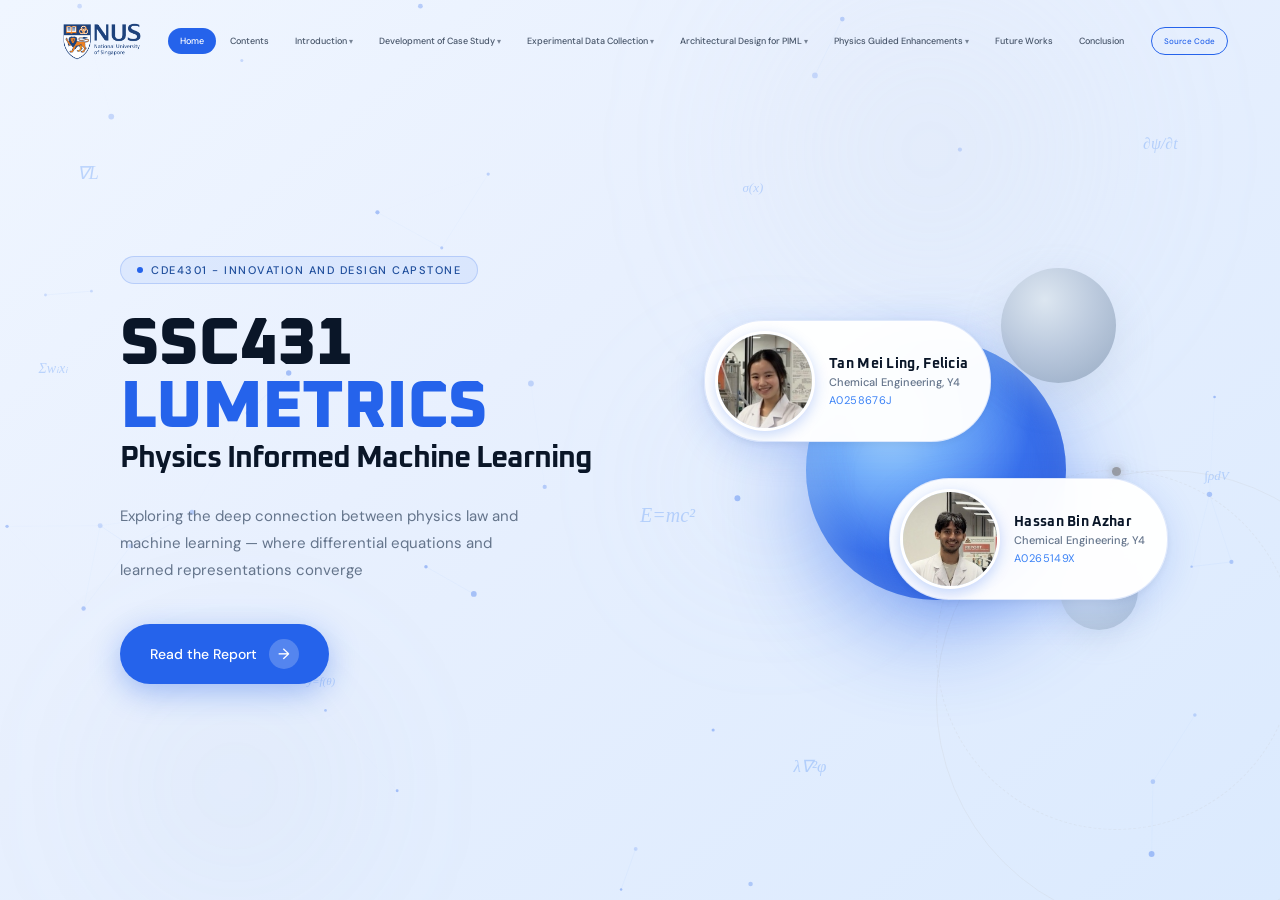
==== index.html @ 0c02caf1 "Add initial commit" ====
<!DOCTYPE html>
<html lang="en">

<head>
  <meta charset="UTF-8">
  <meta name="viewport" content="width=device-width, initial-scale=1.0">
  <title>Lumetrics | SSC431</title>
  <link rel="stylesheet" href="./assets/index.css">
  <style>
    /* ─── HERO SECTION ───────────────────────────────────────── */
    .hero {
      min-height: 100vh;
      background: linear-gradient(140deg, #f0f6ff 0%, #e8f0fe 40%, #dbeafe 100%);
      display: grid;
      grid-template-columns: 1fr 1fr;
      align-items: center;
      padding: 0 72px 0 120px;
      position: relative;
      overflow: hidden;
    }

    /* Full-hero neural network canvas */
    #nn-canvas {
      position: absolute;
      inset: 0;
      width: 100%;
      height: 100%;
      pointer-events: none;
      z-index: 1;
      opacity: 0.55;
    }

    /* Ambient blobs */
    .hero-blob {
      position: absolute;
      border-radius: 50%;
      filter: blur(80px);
      pointer-events: none;
      opacity: .5;
      z-index: 0;
    }

    .blob-1 {
      width: 500px;
      height: 500px;
      top: -100px;
      right: 100px;
      background: radial-gradient(circle, rgba(200, 210, 230, 0.35), transparent 70%);
    }

    .blob-2 {
      width: 350px;
      height: 350px;
      bottom: -60px;
      left: 60px;
      background: radial-gradient(circle, rgba(150, 170, 200, 0.2), transparent 70%);
    }

    .blob-3 {
      width: 250px;
      height: 250px;
      top: 40%;
      right: 30%;
      background: radial-gradient(circle, rgba(200, 220, 240, 0.3), transparent 70%);
    }

    /* ─── FLOATING PHYSICS SYMBOLS ───────────────────────────── */
    .phys-syms-layer {
      position: absolute;
      inset: 0;
      pointer-events: none;
      z-index: 2;
      overflow: hidden;
    }

    .phys-sym {
      position: absolute;
      font-family: 'Georgia', serif;
      font-style: italic;
      font-size: 15px;
      color: var(--blue-400);
      opacity: 0.28;
      pointer-events: none;
      user-select: none;
      animation: symFloat var(--dur, 8s) ease-in-out infinite;
      animation-delay: var(--delay, 0s);
    }

    /*
     * 8 symbols spread across distinct screen zones to avoid clustering.
     * Grid logic: 4 horizontal bands (far-left / left-mid / right-mid / far-right)
     * × 4 vertical bands (top / upper-mid / lower-mid / bottom).
     * Each symbol occupies a unique cell.
     *
     *  Zone map:
     *   ①  top,      far-left     →   ∇L
     *   ②  top,      right-mid    →   σ(x)
     *   ③  top,      far-right    →   ∂ψ/∂t
     *   ④  upper-mid, far-left    →   Σwᵢxᵢ
     *   ⑤  lower-mid, left-mid   →   E=mc²
     *   ⑥  lower-mid, far-right  →   ∫ρdV
     *   ⑦  bottom,   left-mid    →   ŷ=f(θ)
     *   ⑧  bottom,   right-mid   →   λ∇²φ
     */
    .phys-sym:nth-child(1) {
      top: 18%;
      left: 6%;
      --dur: 9s;
      --delay: 0s;
      font-size: 18px;
    }

    .phys-sym:nth-child(2) {
      top: 20%;
      left: 58%;
      --dur: 11s;
      --delay: -3s;
      font-size: 13px;
    }

    .phys-sym:nth-child(3) {
      top: 15%;
      right: 8%;
      --dur: 13s;
      --delay: -1.5s;
      font-size: 16px;
    }

    .phys-sym:nth-child(4) {
      top: 40%;
      left: 3%;
      --dur: 10s;
      --delay: -5s;
      font-size: 14px;
    }

    .phys-sym:nth-child(5) {
      top: 56%;
      left: 50%;
      --dur: 8.5s;
      --delay: -2s;
      font-size: 20px;
    }

    .phys-sym:nth-child(6) {
      top: 52%;
      right: 4%;
      --dur: 12s;
      --delay: -4s;
      font-size: 13px;
    }

    .phys-sym:nth-child(7) {
      top: 75%;
      left: 24%;
      --dur: 14s;
      --delay: -6s;
      font-size: 11px;
    }

    .phys-sym:nth-child(8) {
      top: 84%;
      left: 62%;
      --dur: 9.5s;
      --delay: -1.5s;
      font-size: 17px;
    }

    @keyframes symFloat {

      0%,
      100% {
        transform: translateY(0) rotate(0deg);
        opacity: .28;
      }

      33% {
        transform: translateY(-14px) rotate(2deg);
        opacity: .42;
      }

      66% {
        transform: translateY(8px) rotate(-2deg);
        opacity: .20;
      }
    }

    /* ─── LEFT COLUMN ────────────────────────────────────────── */
    .hero-content {
      z-index: 2;
      padding: 120px 0 80px;
      max-width: 520px;
      margin: 0 auto 0 0;
    }

    .hero-badge {
      display: inline-flex;
      align-items: center;
      gap: 8px;
      padding: 6px 16px;
      border-radius: 50px;
      background: rgba(37, 99, 235, 0.08);
      border: 1px solid rgba(37, 99, 235, 0.2);
      font-family: var(--font-body);
      font-size: 11px;
      font-weight: 500;
      color: var(--blue-600);
      letter-spacing: 1.5px;
      text-transform: uppercase;
      margin-bottom: 30px;
      animation: fadeUp .5s ease both;
    }

    .badge-dot {
      width: 6px;
      height: 6px;
      border-radius: 50%;
      background: var(--blue-500);
      animation: pulse-dot 2s infinite;
    }

    /* Hero title — Oxanium for a sharp, technical feel */
    h1.hero-title {
      font-family: var(--font-display);
      font-size: clamp(52px, 5.2vw, 78px);
      font-weight: 800;
      line-height: .94;
      letter-spacing: -1px;
      color: var(--blue-900);
      animation: fadeUp .6s .08s ease both;
    }

    h1.hero-title .highlight {
      color: var(--blue-500);
      font-style: normal;
    }

    h3.hero-subheading {
      font-family: var(--font-display);
      font-size: clamp(18px, 5.2vw, 30px);
      letter-spacing: -1px;
      color: var(--blue-900);
      animation: fadeUp .6s .08s ease both;
    }

    .hero-desc {
      margin-top: 26px;
      font-family: var(--font-body);
      font-size: 15px;
      line-height: 1.8;
      color: var(--gray-500);
      max-width: 420px;
      animation: fadeUp .6s .16s ease both;
    }

    .hero-actions {
      display: flex;
      align-items: center;
      gap: 18px;
      margin-top: 40px;
      animation: fadeUp .6s .24s ease both;
    }

    .btn-primary {
      display: inline-flex;
      align-items: center;
      gap: 12px;
      padding: 15px 30px;
      border-radius: 50px;
      background: var(--blue-500);
      color: var(--white);
      font-family: var(--font-body);
      font-size: 14px;
      font-weight: 500;
      border: none;
      cursor: pointer;
      box-shadow: 0 8px 30px rgba(37, 99, 235, 0.38);
      transition: all .25s;
      white-space: nowrap;
      text-decoration: none;
    }

    .btn-primary:hover {
      background: var(--blue-600);
      transform: translateY(-2px);
      box-shadow: 0 14px 40px rgba(37, 99, 235, 0.45);
    }

    .btn-arrow {
      width: 30px;
      height: 30px;
      border-radius: 50%;
      background: rgba(255, 255, 255, 0.22);
      display: flex;
      align-items: center;
      justify-content: center;
      font-size: 15px;
    }

    /* ─── RIGHT COLUMN — ORB + RINGS ─────────────────────────── */
    .hero-visual {
      z-index: 2;
      display: flex;
      justify-content: center;
      align-items: center;
      padding: 120px 0 80px;
      animation: fadeIn .9s .1s ease both;
      position: relative;
    }

    .orb-scene {
      position: relative;
      width: 460px;
      height: 460px;
    }

    .ring {
      position: absolute;
      border-radius: 50%;
      top: 50%;
      left: 50%;
    }

    /*
     * GRAY ORBIT SHADES RATIONALE:
     * — ring-1 (inner, 360px, dashed): mid-gray rgba(145,145,145,0.50)
     *   More opaque + darker so it reads clearly at the smaller radius.
     * — ring-2 (outer, 460px, solid): light-gray rgba(195,195,195,0.20)
     *   More transparent + lighter so it recedes and the inner ring has
     *   visual priority. Two distinct shades create depth without color.
     */

    .ring-1 {
      width: 360px;
      height: 360px;
      border: 1.5px dashed rgba(195, 195, 195, 0.20);
      animation: spin 22s linear infinite;
    }

    .ring-2 {
      width: 460px;
      height: 460px;
      border: 1.5px solid rgba(195, 195, 195, 0.20);
      animation: spin 36s linear infinite reverse;
    }

    .ring-dot {
      width: 9px;
      height: 9px;
      border-radius: 50%;
      background: #a0a0a0;
      position: absolute;
      top: -4.5px;
      left: 50%;
      margin-left: -4.5px;
      box-shadow: 0 0 10px rgba(160, 160, 160, 0.75), 0 0 20px rgba(160, 160, 160, 0.3);
    }

    /* Blue main orb — kept blue for contrast against gray rings */
    .orb-main {
      position: absolute;
      width: 260px;
      height: 260px;
      border-radius: 50%;
      top: 50%;
      left: 50%;
      transform: translate(-50%, -50%);
      background: radial-gradient(circle at 32% 28%,
          rgba(186, 230, 253, 0.95) 0%,
          rgba(96, 165, 250, 0.82) 25%,
          rgba(37, 99, 235, 0.88) 55%,
          rgba(29, 78, 216, 0.75) 100%);
      box-shadow:
        0 32px 90px rgba(37, 99, 235, 0.45),
        inset -18px -18px 55px rgba(29, 78, 216, 0.45),
        inset 12px 12px 30px rgba(186, 230, 253, 0.5);
      animation: floatMain 7s ease-in-out infinite;
    }

    .orb-sm {
      position: absolute;
      border-radius: 50%;
    }

    .orb-sm-1 {
      width: 115px;
      height: 115px;
      top: 28px;
      right: 50px;
      background: radial-gradient(circle at 38% 28%, rgba(220, 230, 240, 0.95), rgba(180, 195, 215, 0.82) 45%, rgba(140, 160, 185, 0.75) 85%);
      box-shadow: 0 14px 38px rgba(150, 170, 200, 0.25);
      animation: floatSm1 5s ease-in-out infinite;
    }

    .orb-sm-2 {
      width: 78px;
      height: 78px;
      bottom: 70px;
      right: 28px;
      background: radial-gradient(circle at 35% 28%, rgba(230, 238, 248, 0.98), rgba(195, 210, 228, 0.85) 45%, rgba(160, 180, 205, 0.72) 85%);
      box-shadow: 0 10px 28px rgba(150, 170, 200, 0.2);
      animation: floatSm2 6s ease-in-out infinite;
    }

    /* ─── TEAM CARDS — ENLARGED WITH COURSE NAME ─────────────── */
    .team-badge {
      position: absolute;
      inset: 0;
      pointer-events: none;
      z-index: 10;
    }

    .team-card {
      position: absolute;
      display: flex;
      align-items: center;
      gap: 14px;
      background: rgba(255, 255, 255, 0.97);
      backdrop-filter: blur(18px);
      -webkit-backdrop-filter: blur(18px);
      border: 1px solid rgba(37, 99, 235, 0.14);
      border-radius: 60px;
      padding: 10px 22px 10px 10px;
      box-shadow: 0 10px 36px rgba(37, 99, 235, 0.18), 0 2px 8px rgba(0, 0, 0, 0.06);
      pointer-events: all;
      cursor: default;
      transition: transform .22s, box-shadow .22s;
      white-space: nowrap;
    }

    .team-card:hover {
      transform: translateY(-3px) scale(1.03);
      box-shadow: 0 18px 48px rgba(37, 99, 235, 0.26);
    }

    /* Positioning */
    .team-card-1 {
      top: 200px;
      left: 40px;
      animation: fadeUp .6s .5s ease both;
    }

    .team-card-2 {
      bottom: 180px;
      right: 40px;
      animation: fadeUp .6s .65s ease both;
    }

    .team-photo {
      width: 100px;
      height: 100px;
      border-radius: 50%;
      object-fit: cover;
      object-position: center top;

      /* "top" biases toward the head */
      border: 3px solid var(--white);
      box-shadow: 0 4px 14px rgba(37, 99, 235, 0.25);
      flex-shrink: 0;
      background: var(--blue-100);
    }

    .team-info {
      line-height: 1.3;
    }

    .team-name {
      font-family: var(--font-display);
      font-size: 14px;
      font-weight: 700;
      color: var(--blue-900);
      letter-spacing: .3px;
    }

    /* NEW — Course Name row */
    .team-course {
      font-family: var(--font-body);
      font-size: 11px;
      font-weight: 500;
      color: var(--gray-500);
      margin-top: 2px;
    }

    .team-id {
      font-family: var(--font-body);
      font-size: 11px;
      color: var(--blue-400);
      letter-spacing: .4px;
      margin-top: 4px;
    }

    /* ─── ORB KEYFRAMES ──────────────────────────────────────── */
    @keyframes spin {
      from {
        transform: translate(-50%, -50%) rotate(0deg);
      }

      to {
        transform: translate(-50%, -50%) rotate(360deg);
      }
    }

    @keyframes floatMain {

      0%,
      100% {
        transform: translate(-50%, -50%) scale(1);
      }

      50% {
        transform: translate(-50%, calc(-50% - 16px)) scale(1.02);
      }
    }

    @keyframes floatSm1 {

      0%,
      100% {
        transform: translateY(0) scale(1);
      }

      50% {
        transform: translateY(-14px) scale(1.03);
      }
    }

    @keyframes floatSm2 {

      0%,
      100% {
        transform: translateY(0);
      }

      50% {
        transform: translateY(10px);
      }
    }

    /* ─── RESPONSIVE ─────────────────────────────────────────── */
    @media (max-width: 1024px) {
      .hero {
        padding-left: 60px;
        padding-right: 40px;
      }
    }

    @media (max-width: 768px) {
      .hero {
        grid-template-columns: 1fr;
        padding: 100px 24px 60px;
      }

      .hero-visual {
        display: none;
      }

      #nn-canvas {
        opacity: 0.3;
      }
    }
  </style>
</head>

<body>

  <!-- ══ NAVBAR — injected by index.js from NAV_CONFIG ══════ -->
  <nav id="navbar"></nav>

  <!-- ══ HERO ══════════════════════════════════════════════════ -->
  <section class="hero" id="home">

    <!-- Neural-network animated background -->
    <canvas id="nn-canvas" aria-hidden="true"></canvas>

    <!-- Ambient blobs -->
    <div class="hero-blob blob-1"></div>
    <div class="hero-blob blob-2"></div>
    <div class="hero-blob blob-3"></div>

    <!-- Floating physics / ML symbols — in own layer so nth-child(1-8) works -->
    <div class="phys-syms-layer" aria-hidden="true">
      <span class="phys-sym">∇L</span>
      <span class="phys-sym">σ(x)</span>
      <span class="phys-sym">∂ψ/∂t</span>
      <span class="phys-sym">Σwᵢxᵢ</span>
      <span class="phys-sym">E=mc²</span>
      <span class="phys-sym">∫ρdV</span>
      <span class="phys-sym">ŷ=f(θ)</span>
      <span class="phys-sym">λ∇²φ</span>
    </div>

    <!-- LEFT — hero content -->
    <div class="hero-content">
      <div class="hero-badge">
        <span class="badge-dot"></span>
        CDE4301 - Innovation and Design Capstone
      </div>

      <h1 class="hero-title">
        SSC431
        <span class="highlight">LUMETRICS</span>
      </h1>

      <h3 class="hero-subheading">Physics Informed Machine Learning</h3>

      <p class="hero-desc">
        Exploring the deep connection between physics law and
        machine learning — where differential equations and learned representations converge
      </p>

      <div class="hero-actions">
        <a class="btn-primary" href="Table_of_Contents.html">
          Read the Report
          <span class="btn-arrow">→</span>
        </a>
      </div>
    </div>

    <!-- RIGHT — orb visual with team cards -->
    <div class="hero-visual">
      <div class="orb-scene">
        <!-- Two gray orbit rings: inner mid-gray dashed, outer light-gray solid -->
        <div class="ring ring-1">
          <div class="ring-dot"></div>
        </div>
        <div class="ring ring-2"></div>
        <div class="orb-main"></div>
        <div class="orb-sm orb-sm-1"></div>
        <div class="orb-sm orb-sm-2"></div>
      </div>

      <!-- Enlarged team cards with Course Name -->
      <div class="team-badge">
        <div class="team-card team-card-1">
          <img class="team-photo" src="./assets/images/Felicia.jpg" alt="Felicia Tan"
            style="object-position: center 25%;">
          <div class="team-info">
            <div class="team-name">Tan Mei Ling, Felicia</div>
            <div class="team-course">Chemical Engineering, Y4</div>
            <div class="team-id">A0258676J</div>
          </div>
        </div>

        <div class="team-card team-card-2">
          <img class="team-photo" src="./assets/images/Hassan.jpg" alt="Hassan">
          <div class="team-info">
            <div class="team-name">Hassan Bin Azhar</div>
            <div class="team-course">Chemical Engineering, Y4</div>
            <div class="team-id">A0265149X</div>
          </div>
        </div>
      </div>
    </div>

  </section>

  <!-- ══ SCRIPTS ════════════════════════════════════════════════ -->
  <script src="./assets/index.js"></script>

  <!-- Neural network canvas animation -->
  <script>
    (function () {
      const canvas = document.getElementById('nn-canvas');
      const ctx = canvas.getContext('2d');

      let W, H, nodes, animId;
      const NUM_NODES = 38;
      const CONNECT_DIST = 130;
      const SIGNAL_SPEED = 0.018;

      // A signal travels along an edge from node i→j
      const signals = [];

      function resize() {
        W = canvas.width = canvas.offsetWidth;
        H = canvas.height = canvas.offsetHeight;
      }

      function initNodes() {
        nodes = [];
        for (let i = 0; i < NUM_NODES; i++) {
          nodes.push({
            x: Math.random() * W,
            y: Math.random() * H,
            vx: (Math.random() - .5) * 0.25,
            vy: (Math.random() - .5) * 0.25,
            r: Math.random() * 1.8 + 1.2,
            phase: Math.random() * Math.PI * 2,
            speed: Math.random() * 0.015 + 0.008,
          });
        }
      }

      function spawnSignal() {
        if (nodes.length < 2) return;
        const i = Math.floor(Math.random() * nodes.length);
        // find a neighbour
        for (let tries = 0; tries < 10; tries++) {
          const j = Math.floor(Math.random() * nodes.length);
          if (j === i) continue;
          const dx = nodes[j].x - nodes[i].x;
          const dy = nodes[j].y - nodes[i].y;
          if (Math.hypot(dx, dy) < CONNECT_DIST) {
            signals.push({ from: i, to: j, t: 0 });
            break;
          }
        }
      }

      let frameCount = 0;
      function draw() {
        animId = requestAnimationFrame(draw);
        ctx.clearRect(0, 0, W, H);
        frameCount++;

        // Spawn a signal every ~90 frames
        if (frameCount % 90 === 0) spawnSignal();

        // Draw edges
        for (let i = 0; i < nodes.length; i++) {
          for (let j = i + 1; j < nodes.length; j++) {
            const dx = nodes[j].x - nodes[i].x;
            const dy = nodes[j].y - nodes[i].y;
            const dist = Math.hypot(dx, dy);
            if (dist < CONNECT_DIST) {
              const alpha = (1 - dist / CONNECT_DIST) * 0.18;
              ctx.strokeStyle = `rgba(59,130,246,${alpha})`;
              ctx.lineWidth = 0.7;
              ctx.beginPath();
              ctx.moveTo(nodes[i].x, nodes[i].y);
              ctx.lineTo(nodes[j].x, nodes[j].y);
              ctx.stroke();
            }
          }
        }

        // Draw signals (traveling dots along edges)
        for (let s = signals.length - 1; s >= 0; s--) {
          const sig = signals[s];
          sig.t += SIGNAL_SPEED;
          if (sig.t >= 1) { signals.splice(s, 1); continue; }
          const a = nodes[sig.from];
          const b = nodes[sig.to];
          const sx = a.x + (b.x - a.x) * sig.t;
          const sy = a.y + (b.y - a.y) * sig.t;
          ctx.beginPath();
          ctx.arc(sx, sy, 2.4, 0, Math.PI * 2);
          ctx.fillStyle = `rgba(59,130,246,${0.6 * (1 - Math.abs(sig.t - .5) * 2)})`;
          ctx.fill();
        }

        // Draw + move nodes
        nodes.forEach(n => {
          n.phase += n.speed;
          const glow = (Math.sin(n.phase) + 1) * .5;
          ctx.beginPath();
          ctx.arc(n.x, n.y, n.r, 0, Math.PI * 2);
          ctx.fillStyle = `rgba(37,99,235,${0.30 + glow * 0.35})`;
          ctx.fill();

          n.x += n.vx;
          n.y += n.vy;
          if (n.x < -10) n.x = W + 10;
          else if (n.x > W + 10) n.x = -10;
          if (n.y < -10) n.y = H + 10;
          else if (n.y > H + 10) n.y = -10;
        });
      }

      // Init
      resize();
      initNodes();
      draw();

      window.addEventListener('resize', () => {
        cancelAnimationFrame(animId);
        resize();
        initNodes();
        draw();
      });
    })();
  </script>

</body>

</html>
---- assets/index.css ----
/* ─── GOOGLE FONTS ───────────────────────────────────────── */
@import url("https://fonts.googleapis.com/css2?family=Oxanium:wght@400;600;700;800&family=Spectral:ital,wght@0,400;0,600;0,700;0,800;1,400;1,600&family=Plus+Jakarta+Sans:wght@400;500;600;700&family=JetBrains+Mono:wght@400;500;600;700&family=DM+Sans:wght@300;400;500&display=swap");

/* ─── RESET ──────────────────────────────────────────────── */
*,
*::before,
*::after {
  box-sizing: border-box;
  margin: 0;
  padding: 0;
}

/* ─── DESIGN ──────────────────────────────────────── */
:root {
  --blue-950: #060f24;
  --blue-900: #0a1628;
  --blue-800: #0f2044;
  --blue-700: #1a3a6b;
  --blue-600: #1e4d9b;
  --blue-500: #2563eb;
  --blue-400: #3b82f6;
  --blue-300: #93c5fd;
  --blue-100: #dbeafe;
  --blue-50: #eff6ff;
  --white: #ffffff;
  --gray-50: #f8fafc;
  --gray-100: #f1f5f9;
  --gray-200: #e2e8f0;
  --gray-300: #cbd5e1;
  --gray-400: #94a3b8;
  --gray-500: #64748b;
  --gray-600: #475569;
  --gray-800: #1e293b;
  --font-display: "Oxanium", sans-serif;
  --font-heading: "Spectral", Georgia, serif;
  --font-sub: "Plus Jakarta Sans", sans-serif;
  --font-body: "DM Sans", sans-serif;
  --font-mono: "JetBrains Mono", "Courier New", monospace;
}

/* ─── BASE ───────────────────────────────────────────────── */
html {
  scroll-behavior: smooth;
  /* Offset anchor scroll targets below fixed navbar */
  scroll-padding-top: 90px;
}

body {
  font-family: var(--font-body);
  background: var(--white);
  color: var(--gray-800);
  overflow-x: hidden;
}

/* ─── NAVBAR ─────────────────────────────────────────────── */
nav#navbar {
  position: fixed;
  top: 0;
  left: 0;
  width: 100%;
  z-index: 1000;
  display: flex;
  align-items: center;
  justify-content: space-between;
  padding: 8px 52px;
  background: transparent;
  transition:
    background 0.4s,
    backdrop-filter 0.4s,
    border-color 0.4s,
    box-shadow 0.4s;
}

nav#navbar.scrolled {
  background: rgba(255, 255, 255, 0.92);
  backdrop-filter: blur(22px);
  -webkit-backdrop-filter: blur(22px);
  border-bottom: 1px solid rgba(37, 99, 235, 0.08);
  box-shadow: 0 4px 24px rgba(37, 99, 235, 0.06);
}

.nav-logo {
  display: flex;
  align-items: center;
  text-decoration: none;
  flex-shrink: 0;
}

.nav-logo img {
  display: block;
  max-width: 100px;
  width: 100%;
  height: auto;
}

/* ─── DESKTOP NAV LINKS ──────────────────────────────────── */
.nav-links {
  display: flex;
  align-items: center;
  gap: 2px;
}

/* Wrapper for items that may have a dropdown */
.nav-item-wrap {
  position: relative;
}

/* Hover bridge — prevents dropdown closing when mouse travels toward it */
.nav-item-wrap::after {
  content: "";
  position: absolute;
  top: 100%;
  left: -4px;
  right: -10px;
  height: 16px;
}

.nav-link {
  display: inline-flex;
  align-items: center;
  gap: 2px;
  padding: 7px 12px;
  border-radius: 50px;
  font-family: var(--font-body);
  font-size: 9px;
  font-weight: 500;
  color: var(--gray-600);
  text-decoration: none;
  transition: all 0.2s;
  white-space: nowrap;
  cursor: pointer;
  background: none;
  border: none;
}

.nav-link.active {
  background: var(--blue-500);
  color: var(--white);
}
.nav-link:not(.active):hover {
  color: var(--blue-500);
  background: var(--blue-50);
}

.nav-chevron {
  font-size: 8px;
  display: inline-block;
  transition: transform 0.22s ease;
  opacity: 0.7;
}

.nav-item-wrap:hover .nav-chevron,
.nav-item-wrap:focus-within .nav-chevron {
  transform: rotate(180deg);
}

/* CTA button */
.nav-cta {
  padding: 8px 12px;
  border-radius: 50px;
  background: transparent;
  border: 1.5px solid var(--blue-500);
  color: var(--blue-500);
  font-family: var(--font-body);
  font-size: 8px;
  font-weight: 500;
  cursor: pointer;
  transition: all 0.2s;
  white-space: nowrap;
  flex-shrink: 0;
}

.nav-cta:hover {
  background: var(--blue-500);
  color: var(--white);
}

/* ─── DROPDOWN PANEL ─────────────────────────────────────── */
.nav-dropdown {
  position: absolute;
  top: calc(100% + 14px);
  left: 50%;
  transform: translateX(-50%) translateY(-8px);
  width: max-content;
  min-width: 200px;
  max-width: 260px;
  background: rgba(255, 255, 255, 0.99);
  backdrop-filter: blur(24px);
  -webkit-backdrop-filter: blur(24px);
  border: 1px solid rgba(37, 99, 235, 0.1);
  border-radius: 18px;
  box-shadow:
    0 20px 60px rgba(37, 99, 235, 0.13),
    0 4px 16px rgba(0, 0, 0, 0.05);
  padding: 8px;
  z-index: 2000;
  max-height: 72vh;
  overflow-y: auto;
  overscroll-behavior: contain;
  /* Hidden state */
  visibility: hidden;
  opacity: 0;
  pointer-events: none;
  transition:
    opacity 0.2s ease,
    transform 0.2s ease,
    visibility 0s linear 0.2s;
}

.nav-item-wrap:hover .nav-dropdown,
.nav-item-wrap:focus-within .nav-dropdown {
  visibility: visible;
  opacity: 1;
  pointer-events: all;
  transform: translateX(-50%) translateY(0);
  transition:
    opacity 0.2s ease,
    transform 0.2s ease,
    visibility 0s;
}

/* Section group inside dropdown */
.dd-group {
  margin-bottom: 2px;
}
.dd-group:last-child {
  margin-bottom: 0;
}

.dd-group-header {
  display: flex;
  align-items: center;
  gap: 10px;
  padding: 9px 12px 8px;
  border-radius: 10px;
  text-decoration: none;
  transition: background 0.15s;
}

.dd-group-header:hover {
  background: var(--blue-50);
}

.dd-num {
  font-family: var(--font-mono);
  font-size: 10px;
  font-weight: 600;
  color: var(--blue-500);
  background: var(--blue-50);
  border: 1px solid rgba(37, 99, 235, 0.15);
  padding: 2px 8px;
  border-radius: 50px;
  flex-shrink: 0;
  white-space: nowrap;
}

.dd-title {
  font-family: var(--font-sub);
  font-size: 13px;
  font-weight: 600;
  color: var(--blue-900);
  flex: 1;
}

.dd-arrow {
  font-size: 13px;
  color: var(--blue-400);
  opacity: 0;
  transform: translateX(-4px);
  transition:
    opacity 0.15s,
    transform 0.15s;
}

.dd-group-header:hover .dd-arrow {
  opacity: 1;
  transform: translateX(0);
}

.dd-subs {
  padding: 2px 0 6px 12px;
  border-left: 1px solid var(--gray-100);
  margin-left: 20px;
  margin-bottom: 4px;
}

.dd-sub {
  display: flex;
  align-items: center;
  gap: 10px;
  padding: 5px 10px;
  border-radius: 7px;
  text-decoration: none;
  font-family: var(--font-body);
  font-size: 12px;
  color: var(--gray-500);
  transition:
    background 0.13s,
    color 0.13s;
}

.dd-sub:hover {
  background: var(--blue-50);
  color: var(--blue-600);
}

.dd-sub-num {
  font-family: var(--font-mono);
  font-size: 9.5px;
  font-weight: 500;
  color: var(--gray-400);
  min-width: 26px;
  flex-shrink: 0;
}

.dd-divider {
  height: 1px;
  background: var(--gray-100);
  margin: 6px 6px;
}

/* ─── HAMBURGER BUTTON ───────────────────────────────────── */
.nav-hamburger {
  display: none;
  flex-direction: column;
  justify-content: center;
  gap: 5px;
  width: 36px;
  height: 36px;
  padding: 6px;
  background: none;
  border: none;
  cursor: pointer;
  border-radius: 8px;
  transition: background 0.2s;
  flex-shrink: 0;
  z-index: 1001;
}

.nav-hamburger:hover {
  background: var(--gray-100);
}

.nav-hamburger span {
  display: block;
  width: 20px;
  height: 2px;
  background: var(--gray-600);
  border-radius: 2px;
  transition:
    transform 0.28s ease,
    opacity 0.2s ease;
  transform-origin: center;
}

nav#navbar.menu-open .nav-hamburger span:nth-child(1) {
  transform: translateY(7px) rotate(45deg);
}
nav#navbar.menu-open .nav-hamburger span:nth-child(2) {
  opacity: 0;
  transform: scaleX(0);
}
nav#navbar.menu-open .nav-hamburger span:nth-child(3) {
  transform: translateY(-7px) rotate(-45deg);
}

/* ─── MOBILE DRAWER ──────────────────────────────────────── */
.nav-mobile-menu {
  position: fixed;
  top: 0;
  left: 0;
  width: 100%;
  z-index: 999;
  padding-top: 62px;
  background: rgba(255, 255, 255, 0.98);
  backdrop-filter: blur(24px);
  -webkit-backdrop-filter: blur(24px);
  border-bottom: 1px solid rgba(37, 99, 235, 0.08);
  box-shadow: 0 12px 40px rgba(37, 99, 235, 0.1);
  transform: translateY(-105%);
  opacity: 0;
  pointer-events: none;
  transition:
    transform 0.32s cubic-bezier(0.4, 0, 0.2, 1),
    opacity 0.28s ease;
  max-height: 90vh;
  overflow-y: auto;
  overscroll-behavior: contain;
}

.nav-mobile-menu.open {
  transform: translateY(0);
  opacity: 1;
  pointer-events: all;
}

.nav-mobile-inner {
  display: flex;
  flex-direction: column;
  gap: 2px;
  padding: 12px 16px 24px;
}

.nav-mobile-link {
  display: flex;
  align-items: center;
  justify-content: space-between;
  padding: 12px 16px;
  border-radius: 10px;
  font-family: var(--font-body);
  font-size: 15px;
  font-weight: 500;
  color: var(--gray-700);
  text-decoration: none;
  transition:
    background 0.18s,
    color 0.18s;
  cursor: pointer;
  background: none;
  border: none;
  width: 100%;
  text-align: left;
}

.nav-mobile-link:hover {
  background: var(--gray-100);
  color: var(--blue-500);
}
.nav-mobile-link.active {
  background: var(--blue-50);
  color: var(--blue-600);
  font-weight: 600;
}

.mob-chevron {
  font-size: 10px;
  color: var(--gray-400);
  transition: transform 0.22s ease;
  flex-shrink: 0;
}

.mob-accordion.open .mob-chevron {
  transform: rotate(180deg);
}

.mob-accordion-body {
  display: none;
  flex-direction: column;
  gap: 1px;
  padding: 0 0 4px 12px;
  border-left: 2px solid var(--gray-100);
  margin-left: 16px;
}

.mob-accordion.open .mob-accordion-body {
  display: flex;
}

.mob-section-row {
  display: flex;
  align-items: center;
  gap: 8px;
  padding: 9px 14px;
  border-radius: 8px;
  font-family: var(--font-sub);
  font-size: 13.5px;
  font-weight: 600;
  color: var(--blue-900);
  text-decoration: none;
  transition: background 0.15s;
}

.mob-section-row:hover {
  background: var(--blue-50);
}

.mob-sub-row {
  display: flex;
  align-items: center;
  gap: 8px;
  padding: 7px 14px 7px 22px;
  border-radius: 7px;
  font-family: var(--font-body);
  font-size: 13px;
  color: var(--gray-500);
  text-decoration: none;
  transition:
    background 0.13s,
    color 0.13s;
}

.mob-sub-row:hover {
  background: var(--blue-50);
  color: var(--blue-600);
}

.mob-num {
  font-family: var(--font-mono);
  font-size: 10px;
  font-weight: 600;
  color: var(--blue-400);
  min-width: 32px;
  flex-shrink: 0;
}

.mob-divider {
  height: 1px;
  background: var(--gray-200);
  margin: 8px 0;
}

.nav-mobile-cta {
  display: block;
  width: 100%;
  padding: 13px 16px;
  border-radius: 10px;
  background: var(--blue-500);
  color: var(--white);
  font-family: var(--font-body);
  font-size: 15px;
  font-weight: 500;
  text-align: center;
  border: none;
  cursor: pointer;
  transition: background 0.2s;
  text-decoration: none;
  margin-top: 4px;
}

.nav-mobile-cta:hover {
  background: var(--blue-600);
}

/* ─── BACKDROP ───────────────────────────────────────────── */
.nav-backdrop {
  position: fixed;
  inset: 0;
  z-index: 998;
  background: rgba(10, 22, 40, 0.18);
  opacity: 0;
  pointer-events: none;
  transition: opacity 0.28s ease;
}

.nav-backdrop.open {
  opacity: 1;
  pointer-events: all;
}

/* ─── PREV / NEXT NAV ────────────────────────────────────── */
.page-nav {
  position: fixed;
  bottom: 32px;
  right: 32px;
  z-index: 900;
  display: flex;
  align-items: center;
  gap: 10px;
}

.page-nav-btn {
  display: inline-flex;
  align-items: center;
  gap: 8px;
  padding: 11px 22px;
  border-radius: 50px;
  background: rgba(255, 255, 255, 0.95);
  backdrop-filter: blur(16px);
  -webkit-backdrop-filter: blur(16px);
  border: 1.5px solid rgba(37, 99, 235, 0.18);
  color: var(--blue-600);
  font-family: var(--font-body);
  font-size: 13px;
  font-weight: 500;
  cursor: pointer;
  text-decoration: none;
  box-shadow: 0 6px 24px rgba(37, 99, 235, 0.12);
  transition: all 0.22s;
}

.page-nav-btn:hover {
  background: var(--blue-500);
  color: var(--white);
  border-color: var(--blue-500);
  transform: translateY(-2px);
  box-shadow: 0 12px 32px rgba(37, 99, 235, 0.28);
}

/* ─── LABEL PILL & HEADER RULE ───────────────────────────── */
.label-pill {
  display: inline-flex;
  align-items: center;
  gap: 8px;
  font-family: var(--font-body);
  font-size: 10px;
  font-weight: 500;
  letter-spacing: 3px;
  text-transform: uppercase;
  color: var(--blue-500);
  background: var(--blue-50);
  border: 1px solid rgba(37, 99, 235, 0.18);
  padding: 5px 14px;
  border-radius: 50px;
}

.label-pill-spacing {
  margin-bottom: 12px;
}

.header-rule {
  width: 60px;
  height: 3px;
  background: var(--blue-500);
  border-radius: 2px;
  margin: 24px auto 0;
}

/* ─── KEYFRAMES ──────────────────────────────────────────── */
@keyframes fadeUp {
  from {
    opacity: 0;
    transform: translateY(22px);
  }
  to {
    opacity: 1;
    transform: translateY(0);
  }
}
@keyframes fadeIn {
  from {
    opacity: 0;
  }
  to {
    opacity: 1;
  }
}
@keyframes pulse-dot {
  0%,
  100% {
    opacity: 1;
    transform: scale(1);
  }
  50% {
    opacity: 0.5;
    transform: scale(1.6);
  }
}

/* ─── BACK TO TOP ────────────────────────────────────────── */
#back-to-top {
  position: fixed;
  bottom: 32px;
  left: 32px;
  z-index: 950;
  width: 44px;
  height: 44px;
  border-radius: 50%;
  background: rgba(255, 255, 255, 0.95);
  backdrop-filter: blur(16px);
  -webkit-backdrop-filter: blur(16px);
  border: 1.5px solid rgba(37, 99, 235, 0.18);
  color: var(--blue-500);
  box-shadow: 0 6px 24px rgba(37, 99, 235, 0.14);
  cursor: pointer;
  display: flex;
  align-items: center;
  justify-content: center;
  opacity: 0;
  transform: translateY(12px) scale(0.88);
  pointer-events: none;
  transition:
    opacity 0.28s ease,
    transform 0.28s ease,
    background 0.2s,
    box-shadow 0.2s;
}

#back-to-top.visible {
  opacity: 1;
  transform: translateY(0) scale(1);
  pointer-events: all;
}
#back-to-top:hover {
  background: var(--blue-500);
  color: var(--white);
  box-shadow: 0 12px 32px rgba(37, 99, 235, 0.32);
}

#back-to-top svg {
  width: 18px;
  height: 18px;
  stroke: currentColor;
  fill: none;
  stroke-width: 2.2;
  stroke-linecap: round;
  stroke-linejoin: round;
  transition: transform 0.2s;
}

#back-to-top:hover svg {
  transform: translateY(-2px);
}

/* ─── RESPONSIVE ─────────────────────────────────────────── */
@media (max-width: 1024px) {
  nav#navbar {
    padding: 16px 40px;
  }
}

@media (max-width: 768px) {
  nav#navbar {
    padding: 14px 20px;
  }
  .nav-links {
    display: none;
  }
  .nav-cta {
    display: none;
  }
  .nav-hamburger {
    display: flex;
  }
  .page-nav {
    bottom: 16px;
    right: 16px;
  }
  .page-nav-btn {
    padding: 9px 16px;
    font-size: 12px;
  }
  #back-to-top {
    bottom: 16px;
    left: 16px;
    width: 40px;
    height: 40px;
  }
}

/* ═══════════════════════════════════════════════════════════
   SECTION CONTENT BLOCKS
   ═══════════════════════════════════════════════════════════ */

/* ─── FIGURE / IMAGE ─────────────────────────────────────── */
.report-figure {
  margin: 24px auto; /* auto left/right centres the block  */
  border: 1px solid var(--gray-200);
  border-radius: 12px;
  overflow: hidden;
  background: var(--gray-50);
}

.report-figure img {
  width: 100%;
  height: auto;
  display: block;
  max-height: 380px;
  object-fit: cover;
}

.report-figure.full-bleed img {
  object-fit: contain;
  background: var(--white); /* prevents grey bars if image has transparency */
}

figcaption {
  display: block; /* block so text-align works naturally */
  text-align: center;
  padding: 10px 16px;
  font-family: var(--font-body);
  font-size: 13px;
  color: var(--gray-500);
  border-top: 1px solid var(--gray-200);
  background: var(--white);
  line-height: 1.5;
}

.fig-label {
  font-family: var(--font-mono);
  font-size: 11.5px;
  font-weight: 700;
  color: var(--blue-600);
  margin-right: 6px;
  flex-shrink: 0;
}

/* ─── TABLE ──────────────────────────────────────────────── */
.report-table-wrap {
  overflow-x: auto;
  margin: 24px 0;
  border-radius: 12px;
  border: 1px solid var(--gray-200);
  box-shadow: 0 2px 8px rgba(0, 0, 0, 0.04);
}

.report-table {
  width: 100%;
  border-collapse: collapse;
  font-family: var(--font-body);
  font-size: 13.5px;
  min-width: 480px;
}

.report-table thead tr {
  background: var(--blue-50);
  border-bottom: 2px solid var(--blue-200);
}

.report-table thead th {
  padding: 13px 18px;
  text-align: left;
  font-family: var(--font-mono);
  font-size: 10px;
  font-weight: 700;
  color: var(--blue-700);
  letter-spacing: 1px;
  text-transform: uppercase;
  white-space: nowrap;
}

/* Second header row (SS-PD / SS-C-PD) needs a bottom border to separate from body */
.report-table thead tr:last-child th {
  border-top: 1px solid rgba(37, 99, 235, 0.15);
  padding-top: 9px;
  padding-bottom: 9px;
}

/* rowspan cells should centre vertically */
.report-table th[rowspan],
.report-table td[rowspan] {
  vertical-align: middle;
  text-align: center;
}

/* colspan header cells centred */
.report-table th[colspan] {
  text-align: center;
  border-bottom: 1px solid rgba(37, 99, 235, 0.15);
}

/* rowspan body cells: vertically centred and slightly muted */
.report-table td[rowspan] {
  vertical-align: middle;
  font-weight: 600;
  color: var(--gray-700);
  background: var(--gray-50);
}

/* superscript in table cells */
.report-table sup {
  font-size: 0.72em;
  line-height: 0;
  vertical-align: super;
}

.report-table tbody tr {
  border-bottom: 1px solid var(--gray-100);
  transition: background 0.15s;
}

.report-table tbody tr:last-child {
  border-bottom: none;
}
.report-table tbody tr:nth-child(even) {
  background: var(--gray-50);
}
.report-table tbody tr:hover {
  background: var(--blue-50);
}

.report-table tbody td {
  padding: 12px 18px;
  color: var(--gray-600);
  vertical-align: middle;
  line-height: 1.55;
}

.td-badge {
  display: inline-flex;
  align-items: center;
  padding: 2px 10px;
  border-radius: 50px;
  font-family: var(--font-mono);
  font-size: 10px;
  font-weight: 600;
  white-space: nowrap;
}

.td-badge.green {
  background: #dcfce7;
  color: #166534;
  border: 1px solid #bbf7d0;
}
.td-badge.blue {
  background: var(--blue-50);
  color: var(--blue-700);
  border: 1px solid var(--blue-100);
}
.td-badge.gray {
  background: var(--gray-100);
  color: var(--gray-600);
  border: 1px solid var(--gray-200);
}
.td-badge.orange {
  background: #fff7ed;
  color: #9a3412;
  border: 1px solid #fed7aa;
}

/* ─── FORMULA BLOCK ──────────────────────────────────────── */
.formula-block {
  margin: 24px 0;
  padding: 28px 32px 22px;
  background: linear-gradient(135deg, #f0f6ff 0%, #f8faff 100%);
  border: 1px solid rgba(37, 99, 235, 0.12);
  border-left: 3px solid var(--blue-500);
  border-radius: 0 14px 14px 0;
  text-align: center;
}

.formula-display {
  display: inline-flex;
  align-items: center;
  justify-content: center;
  gap: 14px;
  flex-wrap: wrap;
  font-size: 20px;
  color: var(--blue-900);
  margin-bottom: 12px;
  line-height: 1.4;
}

.f-var,
.f-term {
  font-family: "Georgia", serif;
  font-style: italic;
}
.f-const {
  font-family: var(--font-mono);
  font-size: 22px;
}
.f-eq {
  font-family: var(--font-mono);
  font-size: 20px;
  color: var(--blue-500);
  padding: 0 2px;
}
.f-op {
  font-family: var(--font-mono);
  font-size: 18px;
  color: var(--gray-500);
}

.f-frac {
  display: inline-flex;
  flex-direction: column;
  align-items: center;
  gap: 3px;
  vertical-align: middle;
  line-height: 1.3;
}

.f-num {
  font-family: "Georgia", serif;
  font-style: italic;
  padding-bottom: 4px;
  border-bottom: 2px solid var(--blue-500);
  min-width: 20px;
  text-align: center;
}

.f-den {
  font-family: "Georgia", serif;
  font-style: italic;
  padding-top: 2px;
  min-width: 20px;
  text-align: center;
}

.formula-eq-label {
  font-family: var(--font-mono);
  font-size: 10.5px;
  font-weight: 600;
  color: var(--gray-400);
  letter-spacing: 1px;
  text-transform: uppercase;
  margin-top: 4px;
}

/* ─── CHEMICAL EQUATION ──────────────────────────────────── */
.formula-display.chem-eq {
  font-family: "Georgia", "Times New Roman", serif;
  font-size: 20px; /* was 26px */
  font-weight: 400;
  letter-spacing: 0.03em;
  gap: 0;
}

.chem-op {
  margin: 0 8px; /* was 14px */
  color: var(--gray-400); /* lighter than the terms */
  font-style: normal;
}

.chem-arrow {
  margin: 0 10px; /* was 16px */
  font-size: 18px; /* was 22px */
  color: var(--gray-400); /* lighter */
  letter-spacing: 0;
}

.chem-coef {
  margin-right: 3px; /* was 5px */
  font-style: normal;
}

.chem-term {
  display: inline-flex;
  align-items: baseline;
  white-space: nowrap;
}

.formula-display.chem-eq sub {
  font-size: 0.62em;
  vertical-align: sub;
  line-height: 0; /* prevents sub from expanding line height */
}

.formula-eq-label {
  color: var(--gray-400);
}

/* Inline chemical equation — sized to match table body text */
.report-table .formula-display.chem-eq {
  font-size: 14px;
  flex-wrap: wrap;
  row-gap: 2px;
  margin: 0;
}

.report-table .chem-op {
  margin: 0 5px;
}
.report-table .chem-arrow {
  margin: 0 6px;
  font-size: 12px;
}
.report-table .chem-coef {
  margin-right: 2px;
}

/* ─── VIDEO EMBED ────────────────────────────────────────── */
.embed-label {
  display: flex;
  align-items: center;
  gap: 8px;
  font-family: var(--font-mono);
  font-size: 10.5px;
  font-weight: 600;
  color: var(--blue-500);
  text-transform: uppercase;
  letter-spacing: 1px;
  margin-bottom: 10px;
}

.embed-label::before {
  content: "";
  width: 4px;
  height: 4px;
  border-radius: 50%;
  background: var(--blue-400);
  flex-shrink: 0;
}

.video-wrap {
  position: relative;
  padding-top: 56.25%; /* 16 : 9 */
  border-radius: 14px;
  overflow: hidden;
  border: 1px solid var(--gray-200);
  box-shadow: 0 6px 24px rgba(0, 0, 0, 0.07);
  background: #000;
  margin-bottom: 4px;
}

.video-wrap iframe {
  position: absolute;
  top: 0;
  left: 0;
  width: 100%;
  height: 100%;
  border: none;
}

.video-figure {
  max-width: 100%; /* override the centered 560px cap from report-figure */
  margin: 0 0 4px; /* remove auto centering — videos usually span full width */
}

.video-figure .video-wrap {
  border-radius: 12px 12px 0 0; /* flat bottom edge — figcaption sits flush below */
  border-bottom: none;
}

.video-figure figcaption {
  border-radius: 0 0 12px 12px; /* round only the bottom corners */
}

/* ─── MIRO BOARD EMBED ───────────────────────────────────── */
.miro-wrap {
  border-radius: 14px;
  overflow: hidden;
  border: 1px solid var(--gray-200);
  box-shadow: 0 6px 24px rgba(0, 0, 0, 0.07);
  margin-bottom: 4px;
}

.miro-wrap iframe {
  width: 100%;
  height: 480px;
  border: none;
  display: block;
}

/* ─── INTERACTIVE BLOCK ──────────────────────────────── */
.interactive-sampling-block {
  padding: 12px;
}

.interactive-sampling-controls {
  display: flex;
  flex-wrap: wrap;
  gap: 8px;
  align-items: center;
  justify-content: center;
  margin-bottom: 8px;
}

.interactive-sampling-controls input {
  width: 88px;
  padding: 4px 6px;
  border: 1px solid #9e9e9e;
  border-radius: 4px;
}

.interactive-sampling-controls button {
  padding: 5px 10px;
  border: 1px solid #1b2d57;
  border-radius: 5px;
  background: #1b2d57;
  color: #fff;
  font-weight: 700;
  cursor: pointer;
}

.interactive-plot {
  width: 100%;
  min-height: 430px;
}

.interactive-metrics {
  margin: 6px 0 0;
  text-align: center;
  font-style: italic;
  font-size: 0.95rem;
}

/* ─── FOOTNOTE SUPERSCRIPTS ──────────────────────────────── */
.fn-ref {
  display: inline;
  line-height: 0;
}

.fn-ref a {
  font-family: var(--font-mono);
  font-size: 9.5px;
  font-weight: 700;
  color: var(--blue-500);
  text-decoration: none;
  vertical-align: super;
  padding: 1px 4px;
  border-radius: 3px;
  background: var(--blue-50);
  border: 1px solid rgba(37, 99, 235, 0.2);
  margin-left: 1px;
  transition: all 0.15s;
}

.fn-ref a:hover {
  background: var(--blue-500);
  color: var(--white);
}

/* ─── FOOTNOTES / REFERENCES SECTION ────────────────────── */
.footnotes-section {
  margin-top: 40px;
  padding-top: 24px;
  border-top: 1px solid var(--gray-200);
}

.footnotes-heading {
  display: flex;
  align-items: center;
  gap: 12px;
  font-family: var(--font-mono);
  font-size: 10.5px;
  font-weight: 700;
  color: var(--gray-400);
  text-transform: uppercase;
  letter-spacing: 1.5px;
  margin-bottom: 16px;
}

.footnotes-heading::after {
  content: "";
  flex: 1;
  height: 1px;
  background: var(--gray-100);
}

.footnotes-list {
  list-style: none;
}

.footnotes-list li {
  display: flex;
  align-items: flex-start;
  gap: 10px;
  padding: 8px 0;
  font-family: var(--font-body);
  font-size: 12.5px;
  color: var(--gray-500);
  line-height: 1.65;
  border-bottom: 1px solid var(--gray-100);
}

.footnotes-list li:last-child {
  border-bottom: none;
}

.fn-num {
  font-family: var(--font-mono);
  font-size: 9.5px;
  font-weight: 700;
  color: var(--blue-500);
  background: var(--blue-50);
  border: 1px solid rgba(37, 99, 235, 0.15);
  padding: 1px 7px;
  border-radius: 50px;
  flex-shrink: 0;
  margin-top: 2px;
  white-space: nowrap;
}

.fn-back {
  margin-left: 6px;
  color: var(--blue-400);
  text-decoration: none;
  font-size: 11px;
  transition: color 0.15s;
}

.fn-back:hover {
  color: var(--blue-600);
}

/* ═══════════════════════════════════════════════════════════
   THIRD-LEVEL HIERARCHY  (sub-sub)
   ═══════════════════════════════════════════════════════════ */

/* ─── NAVBAR DROPDOWN — third level ─────────────────────── */
.dd-subsub-wrap {
  margin: 2px 0 4px 20px;
  padding: 0 0 2px 12px;
  border-left: 1px dashed var(--gray-200);
}

.dd-subsub {
  display: flex;
  align-items: center;
  gap: 8px;
  padding: 4px 10px;
  border-radius: 6px;
  text-decoration: none;
  font-family: var(--font-body);
  font-size: 11.5px;
  color: var(--gray-400);
  transition:
    background 0.13s,
    color 0.13s;
}

.dd-subsub:hover {
  background: var(--blue-50);
  color: var(--blue-500);
}

.dd-subsub-num {
  font-family: var(--font-mono);
  font-size: 9.5px;
  font-weight: 500;
  color: var(--gray-300);
  min-width: 36px;
  flex-shrink: 0;
  transition: color 0.13s;
}

.dd-subsub:hover .dd-subsub-num {
  color: var(--blue-300);
}

/* ─── MOBILE DRAWER — third level ───────────────────────── */
.mob-subsub-row {
  display: flex;
  align-items: center;
  gap: 8px;
  padding: 6px 14px 6px 40px;
  border-radius: 6px;
  font-family: var(--font-body);
  font-size: 12.5px;
  color: var(--gray-400);
  text-decoration: none;
  transition:
    background 0.13s,
    color 0.13s;
}

.mob-subsub-row:hover {
  background: var(--blue-50);
  color: var(--blue-500);
}

/* ─── TOC — third-level row ──────────────────────────────── */
.toc-subsub-item {
  display: flex;
  align-items: center;
  gap: 14px;
  padding: 7px 28px 7px 64px;
  text-decoration: none;
  color: var(--gray-400);
  font-family: var(--font-body);
  font-size: 13px;
  transition:
    background 0.13s,
    color 0.13s;
  position: relative;
}

.toc-subsub-item::before {
  content: "";
  position: absolute;
  left: 50px;
  top: 50%;
  transform: translateY(-50%);
  width: 4px;
  height: 4px;
  border-radius: 50%;
  background: var(--gray-200);
  transition: background 0.13s;
}

.toc-subsub-item:hover {
  background: var(--blue-50);
  color: var(--blue-500);
}

.toc-subsub-item:hover::before {
  background: var(--blue-300);
}

.subsub-num {
  font-family: var(--font-mono);
  font-size: 10.5px;
  font-weight: 500;
  color: var(--gray-300);
  min-width: 40px;
  flex-shrink: 0;
  transition: color 0.13s;
}

.toc-subsub-item:hover .subsub-num {
  color: var(--blue-300);
}

/* ─── SECTION PAGE — sub-subsection card ────────────────── */
/*
 * Sits inside .section-body, visually nested under the parent
 * .report-section. Uses muted gray tones (not blue) so the
 * three levels are immediately distinguishable at a glance:
 *   Level 1  report-section   white card + blue header
 *   Level 2  section-body     plain padded area
 *   Level 3  subsub-section   gray-tinted card inside level 2
 */
.subsub-section {
  margin: 20px 0;
  border: 1px solid var(--gray-200);
  border-radius: 12px;
  overflow: hidden;
  background: var(--white);
}

.subsub-section:first-child {
  margin-top: 8px;
}

.subsub-heading {
  display: flex;
  align-items: center;
  gap: 14px;
  padding: 13px 20px;
  background: var(--gray-50);
  border-bottom: 1px solid var(--gray-100);
}

.subsub-tag {
  font-family: var(--font-mono);
  font-size: 10px;
  font-weight: 600;
  letter-spacing: 0.8px;
  text-transform: uppercase;
  color: var(--gray-500);
  background: var(--gray-100);
  border: 1px solid var(--gray-200);
  padding: 3px 9px;
  border-radius: 50px;
  flex-shrink: 0;
}

.subsub-heading h3 {
  font-family: var(--font-sub);
  font-size: 14.5px;
  font-weight: 600;
  color: var(--blue-900);
}

.subsub-body {
  padding: 18px 20px 20px;
}

.subsub-body p {
  font-family: var(--font-body);
  font-size: 14px;
  line-height: 1.82;
  color: var(--gray-600);
  margin-bottom: 14px;
}

.subsub-body p:last-child {
  margin-bottom: 0;
}

/* Pass-through styles so content blocks render inside subsub-body */
.subsub-body .report-table-wrap,
.subsub-body .formula-block,
.subsub-body .video-wrap,
.subsub-body .miro-wrap,
.subsub-body .obj-list {
  margin-top: 0;
}
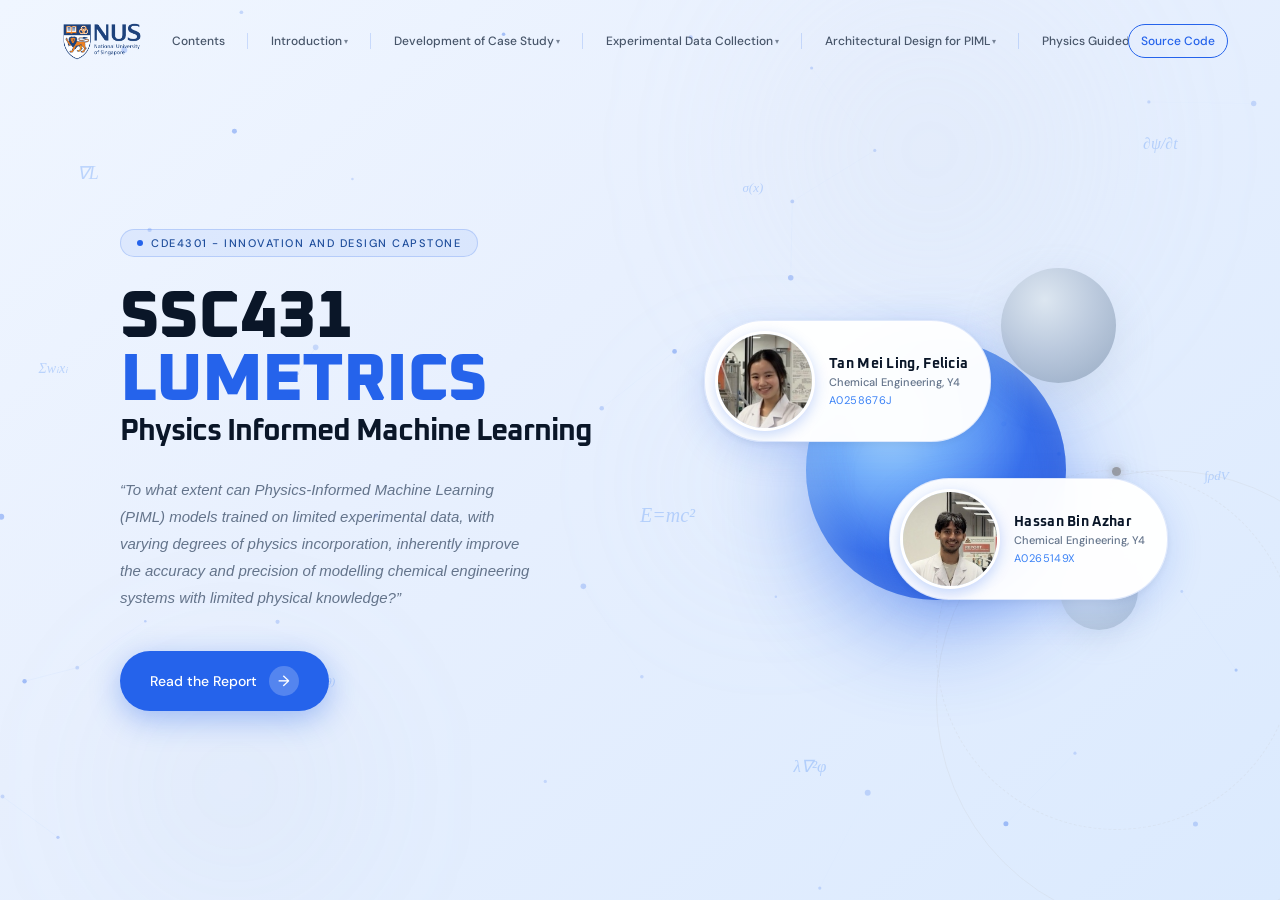
==== commit 0bac8d9b: "Appendix, Source Code, Aesthetics changes" ====
--- a/index.html
+++ b/index.html
@@ -247,6 +247,7 @@
       margin-top: 26px;
       font-family: var(--font-body);
       font-size: 15px;
+      font-style: italic;
       line-height: 1.8;
       color: var(--gray-500);
       max-width: 420px;
@@ -604,8 +605,7 @@
       <h3 class="hero-subheading">Physics Informed Machine Learning</h3>
 
       <p class="hero-desc">
-        Exploring the deep connection between physics law and
-        machine learning — where differential equations and learned representations converge
+        “To what extent can Physics-Informed Machine Learning (PIML) models trained on limited experimental data, with varying degrees of physics incorporation, inherently improve the accuracy and precision of modelling chemical engineering systems with limited physical knowledge?”
       </p>
 
       <div class="hero-actions">
--- a/assets/index.css
+++ b/assets/index.css
@@ -59,16 +59,22 @@
   left: 0;
   width: 100%;
   z-index: 1000;
-  display: flex;
-  align-items: center;
-  justify-content: space-between;
+  display: grid;
+  grid-template-columns: auto minmax(0, 1fr) auto auto;
+  align-items: center;
+  justify-content: stretch;
   padding: 8px 52px;
   background: transparent;
   transition:
+    transform 0.28s ease,
     background 0.4s,
     backdrop-filter 0.4s,
     border-color 0.4s,
     box-shadow 0.4s;
+}
+
+nav#navbar.nav-hidden {
+  transform: translateY(-110%);
 }
 
 nav#navbar.scrolled {
@@ -97,7 +103,44 @@
 .nav-links {
   display: flex;
   align-items: center;
+  justify-content: center;
   gap: 2px;
+  flex: 1;
+  min-width: 0;
+  overflow-x: auto;
+  overflow-y: hidden;
+  scrollbar-width: none;
+  -ms-overflow-style: none;
+  padding: 0 8px;
+}
+
+.nav-links::-webkit-scrollbar {
+  display: none;
+}
+
+.nav-links.is-overflowing {
+  justify-content: flex-start;
+}
+
+.nav-links > * {
+  flex: 0 0 auto;
+}
+
+.nav-links > * + * {
+  position: relative;
+  margin-left: 8px;
+  padding-left: 12px;
+}
+
+.nav-links > * + *::before {
+  content: "";
+  position: absolute;
+  left: 0;
+  top: 50%;
+  transform: translateY(-50%);
+  width: 1px;
+  height: 16px;
+  background: rgba(37, 99, 235, 0.18);
 }
 
 /* Wrapper for items that may have a dropdown */
@@ -122,7 +165,7 @@
   padding: 7px 12px;
   border-radius: 50px;
   font-family: var(--font-body);
-  font-size: 9px;
+  font-size: 12px;
   font-weight: 500;
   color: var(--gray-600);
   text-decoration: none;
@@ -162,12 +205,13 @@
   border: 1.5px solid var(--blue-500);
   color: var(--blue-500);
   font-family: var(--font-body);
-  font-size: 8px;
+  font-size: 12px;
   font-weight: 500;
   cursor: pointer;
   transition: all 0.2s;
   white-space: nowrap;
   flex-shrink: 0;
+  text-decoration: none;
 }
 
 .nav-cta:hover {
@@ -704,7 +748,7 @@
 /* ─── RESPONSIVE ─────────────────────────────────────────── */
 @media (max-width: 1024px) {
   nav#navbar {
-    padding: 16px 40px;
+    padding: 14px 24px;
   }
 }
 
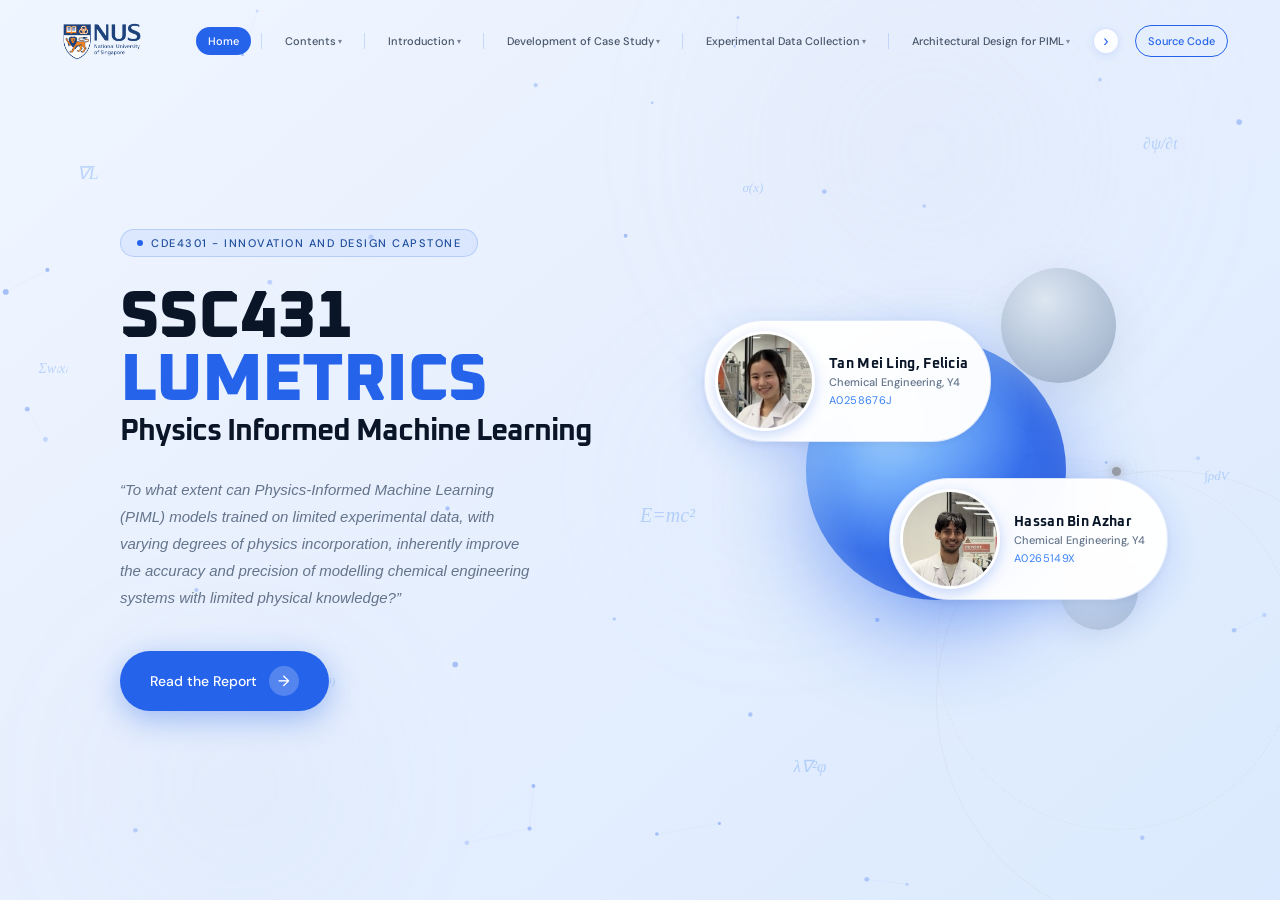
==== commit 7fb5fee0: "Change navbar and make it responsive" ====
--- a/index.html
+++ b/index.html
@@ -447,6 +447,27 @@
       animation: fadeUp .6s .65s ease both;
     }
 
+    a.team-card {
+      text-decoration: none;
+      cursor: pointer;
+      color: inherit;
+    }
+
+    a.team-card * {
+      text-decoration: none;
+    }
+
+    a.team-card:hover {
+      transform: translateY(-3px) scale(1.03);
+      box-shadow: 0 18px 48px rgba(37, 99, 235, 0.26);
+    }
+
+    a.team-card:active {
+      transform: translateY(0) scale(0.98);
+      box-shadow: 0 4px 12px rgba(37, 99, 235, 0.18);
+      transition: transform .1s, box-shadow .1s;
+    }
+
     .team-photo {
       width: 100px;
       height: 100px;
@@ -605,7 +626,9 @@
       <h3 class="hero-subheading">Physics Informed Machine Learning</h3>
 
       <p class="hero-desc">
-        “To what extent can Physics-Informed Machine Learning (PIML) models trained on limited experimental data, with varying degrees of physics incorporation, inherently improve the accuracy and precision of modelling chemical engineering systems with limited physical knowledge?”
+        “To what extent can Physics-Informed Machine Learning (PIML) models trained on limited experimental data, with
+        varying degrees of physics incorporation, inherently improve the accuracy and precision of modelling chemical
+        engineering systems with limited physical knowledge?”
       </p>
 
       <div class="hero-actions">
@@ -631,7 +654,8 @@
 
       <!-- Enlarged team cards with Course Name -->
       <div class="team-badge">
-        <div class="team-card team-card-1">
+        <a class="team-card team-card-1" href="https://www.linkedin.com/in/tanmeilingfelicia" target="_blank"
+          rel="noopener noreferrer" aria-label="Open Felicia Tan LinkedIn profile">
           <img class="team-photo" src="./assets/images/Felicia.jpg" alt="Felicia Tan"
             style="object-position: center 25%;">
           <div class="team-info">
@@ -639,18 +663,18 @@
             <div class="team-course">Chemical Engineering, Y4</div>
             <div class="team-id">A0258676J</div>
           </div>
-        </div>
-
-        <div class="team-card team-card-2">
+        </a>
+
+        <a class="team-card team-card-2" href="https://www.linkedin.com/in/hbazhar/" target="_blank"
+          rel="noopener noreferrer" aria-label="Open Hassan Bin Azhar LinkedIn profile">
           <img class="team-photo" src="./assets/images/Hassan.jpg" alt="Hassan">
           <div class="team-info">
             <div class="team-name">Hassan Bin Azhar</div>
             <div class="team-course">Chemical Engineering, Y4</div>
             <div class="team-id">A0265149X</div>
           </div>
-        </div>
+        </a>
       </div>
-    </div>
 
   </section>
 
--- a/assets/index.css
+++ b/assets/index.css
@@ -107,8 +107,7 @@
   gap: 2px;
   flex: 1;
   min-width: 0;
-  overflow-x: auto;
-  overflow-y: hidden;
+  overflow: visible;
   scrollbar-width: none;
   -ms-overflow-style: none;
   padding: 0 8px;
@@ -165,7 +164,7 @@
   padding: 7px 12px;
   border-radius: 50px;
   font-family: var(--font-body);
-  font-size: 12px;
+  font-size: 11px;
   font-weight: 500;
   color: var(--gray-600);
   text-decoration: none;
@@ -205,13 +204,14 @@
   border: 1.5px solid var(--blue-500);
   color: var(--blue-500);
   font-family: var(--font-body);
-  font-size: 12px;
+  font-size: 11px;
   font-weight: 500;
   cursor: pointer;
   transition: all 0.2s;
   white-space: nowrap;
   flex-shrink: 0;
   text-decoration: none;
+  margin-left: 16px;
 }
 
 .nav-cta:hover {
@@ -415,7 +415,7 @@
   left: 0;
   width: 100%;
   z-index: 999;
-  padding-top: 62px;
+  padding-top: 84px;
   background: rgba(255, 255, 255, 0.98);
   backdrop-filter: blur(24px);
   -webkit-backdrop-filter: blur(24px);
@@ -452,7 +452,7 @@
   padding: 12px 16px;
   border-radius: 10px;
   font-family: var(--font-body);
-  font-size: 15px;
+  font-size: 14px;
   font-weight: 500;
   color: var(--gray-700);
   text-decoration: none;
@@ -755,6 +755,9 @@
 @media (max-width: 768px) {
   nav#navbar {
     padding: 14px 20px;
+    /* Keep single-column grid — hamburger is absolutely positioned */
+    grid-template-columns: 1fr;
+    position: fixed; /* already set globally, reinforcing context */
   }
   .nav-links {
     display: none;
@@ -762,8 +765,18 @@
   .nav-cta {
     display: none;
   }
+  .nav-scroll-btn {
+    display: none !important; /* hide < > on mobile */
+  }
+  /* Hamburger always top-right, immune to grid child count */
   .nav-hamburger {
     display: flex;
+    position: absolute;
+    top: 50%;
+    right: 20px;
+    transform: translateY(-50%);
+    margin: 0;
+    grid-column: unset;
   }
   .page-nav {
     bottom: 16px;
@@ -1501,3 +1514,126 @@
 .subsub-body .obj-list {
   margin-top: 0;
 }
+
+/* ─── NAV SCROLL BUTTONS < > ─────────────────────────────── */
+.nav-links {
+  overflow-x: hidden;
+  overflow-y: clip;
+  scroll-behavior: smooth;
+  scrollbar-width: none;
+  -ms-overflow-style: none;
+}
+
+.nav-links.is-overflowing {
+  justify-content: flex-start;
+}
+
+.nav-links.fade-left {
+  -webkit-mask-image: linear-gradient(to right, transparent 0, black 28px);
+  mask-image: linear-gradient(to right, transparent 0, black 28px);
+}
+.nav-links.fade-right {
+  -webkit-mask-image: linear-gradient(to left, transparent 0, black 28px);
+  mask-image: linear-gradient(to left, transparent 0, black 28px);
+}
+.nav-links.fade-left.fade-right {
+  -webkit-mask-image: linear-gradient(
+    to right,
+    transparent 0,
+    black 28px,
+    black calc(100% - 28px),
+    transparent 100%
+  );
+  mask-image: linear-gradient(
+    to right,
+    transparent 0,
+    black 28px,
+    black calc(100% - 28px),
+    transparent 100%
+  );
+}
+
+.nav-scroll-btn {
+  display: none;
+  align-items: center;
+  justify-content: center;
+  width: 26px;
+  height: 26px;
+  border-radius: 50%;
+  border: 1.5px solid rgba(37, 99, 235, 0.18);
+  background: rgba(255, 255, 255, 0.92);
+  backdrop-filter: blur(8px);
+  -webkit-backdrop-filter: blur(8px);
+  color: var(--blue-500);
+  font-size: 16px;
+  line-height: 1;
+  padding: 0 0 1px 0;
+  cursor: pointer;
+  flex-shrink: 0;
+  transition:
+    background 0.18s,
+    box-shadow 0.18s;
+  box-shadow: 0 2px 8px rgba(37, 99, 235, 0.1);
+}
+
+.nav-scroll-btn.visible {
+  display: flex;
+}
+.nav-scroll-btn:first-of-type {
+  margin-left: 10px;
+}
+.nav-scroll-btn:last-of-type {
+  margin-right: 10px;
+}
+
+.nav-scroll-btn:hover {
+  background: var(--blue-500);
+  color: var(--white);
+  box-shadow: 0 4px 14px rgba(37, 99, 235, 0.28);
+}
+
+.nav-scroll-btn.hidden {
+  visibility: hidden;
+  opacity: 0;
+  pointer-events: none;
+}
+
+/* ─── DROPDOWN — body-appended, positioned by JS ─────────── */
+.nav-dropdown {
+  position: fixed;
+  width: max-content;
+  min-width: 200px;
+  max-width: 260px;
+  background: rgba(255, 255, 255, 0.99);
+  backdrop-filter: blur(24px);
+  -webkit-backdrop-filter: blur(24px);
+  border: 1px solid rgba(37, 99, 235, 0.1);
+  border-radius: 18px;
+  box-shadow:
+    0 20px 60px rgba(37, 99, 235, 0.13),
+    0 4px 16px rgba(0, 0, 0, 0.05);
+  padding: 8px;
+  z-index: 9999;
+  max-height: 72vh;
+  overflow-y: auto;
+  overscroll-behavior: contain;
+  visibility: hidden;
+  opacity: 0;
+  pointer-events: none;
+  transform: translateY(-6px);
+  transition:
+    opacity 0.2s ease,
+    transform 0.2s ease,
+    visibility 0s linear 0.2s;
+}
+
+.nav-dropdown.open {
+  visibility: visible;
+  opacity: 1;
+  pointer-events: all;
+  transform: translateY(0);
+  transition:
+    opacity 0.2s ease,
+    transform 0.2s ease,
+    visibility 0s;
+}
